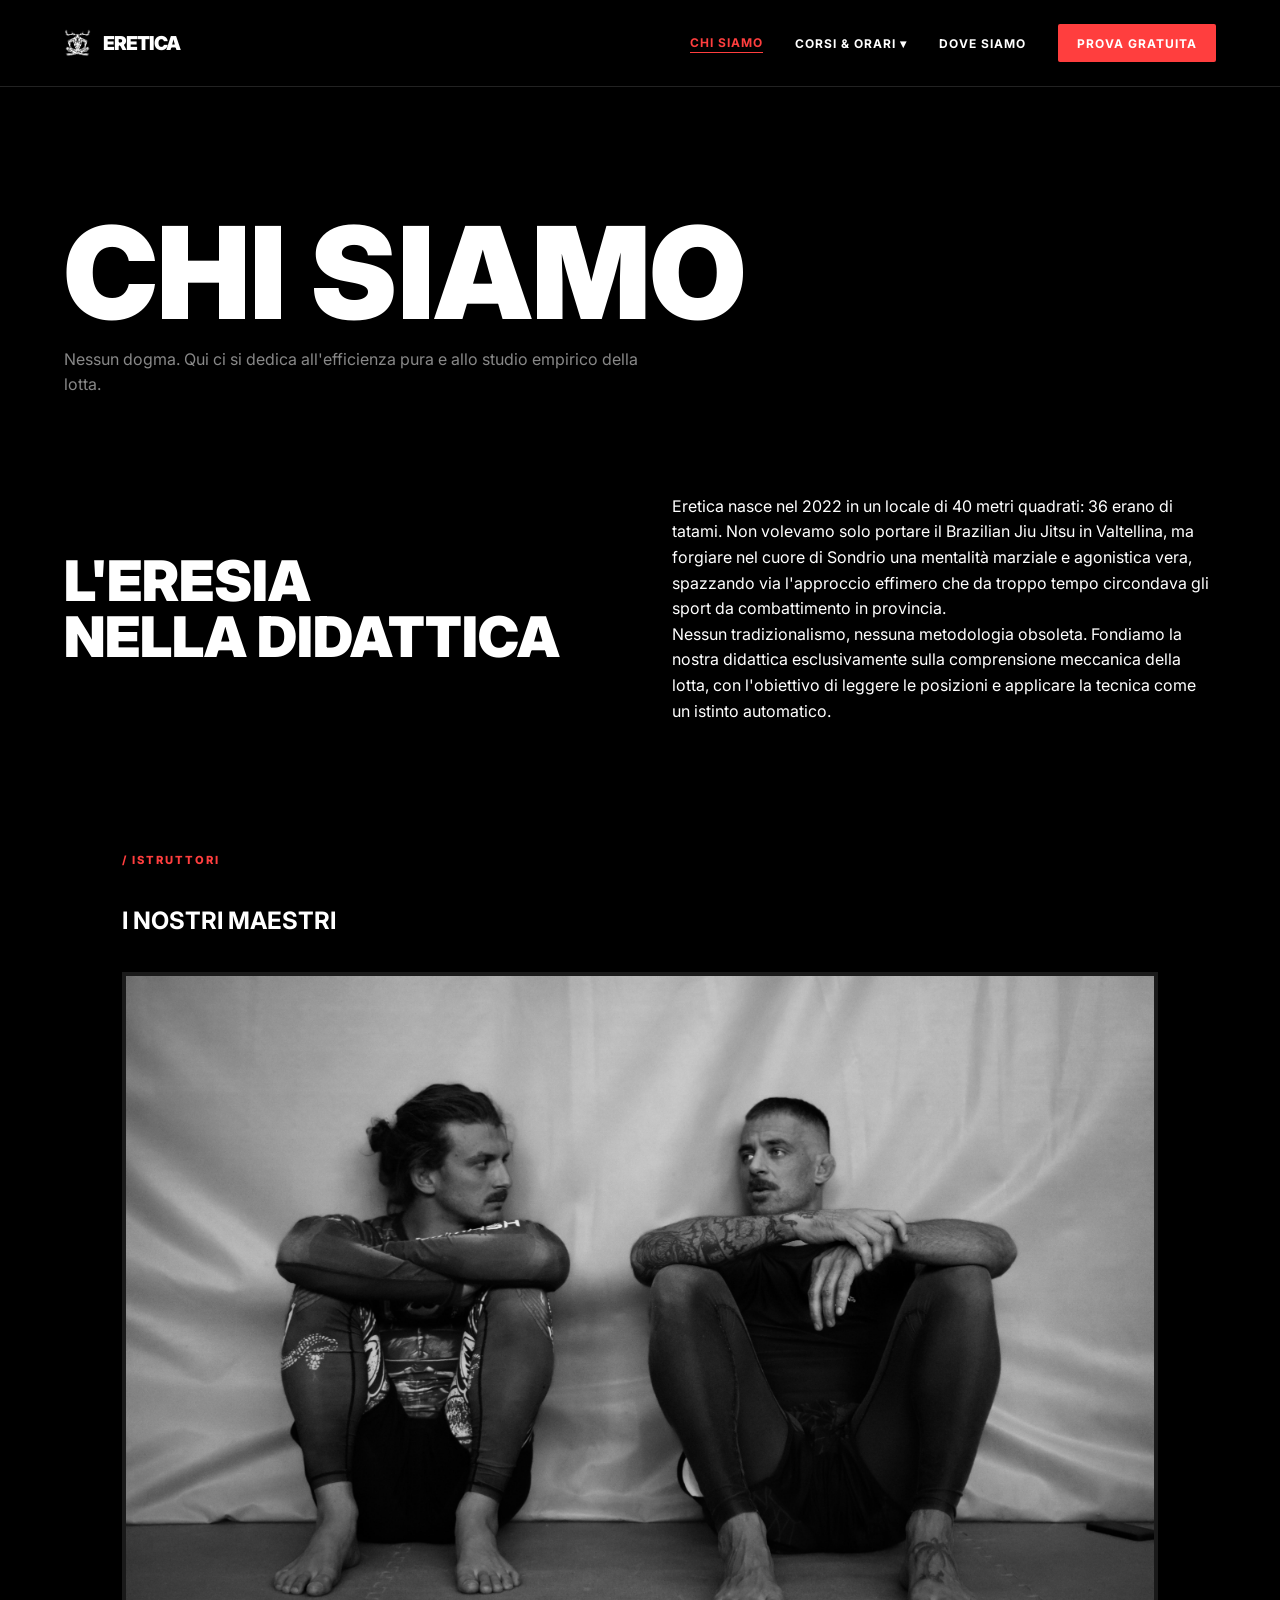
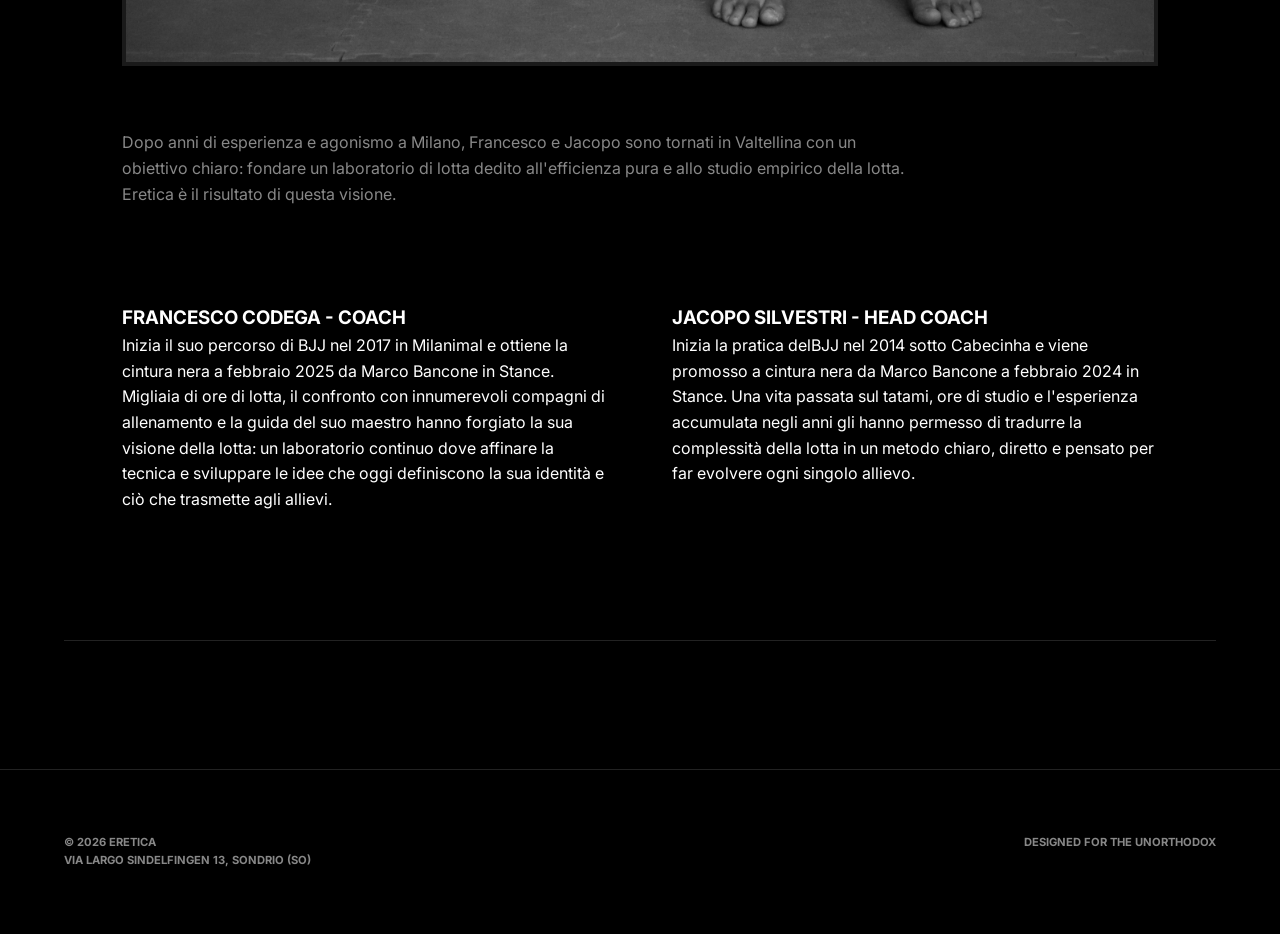
==== about.html @ b2caf69d "seo e bug fix" ====
<!DOCTYPE html>
<html lang="it">
<head>
    <meta charset="UTF-8">
    <meta name="viewport" content="width=device-width, initial-scale=1.0">
    <title>ABOUT | ERETICA GRAPPLING | La Visione</title>
    
    <meta name="description" content="L'Eresia del Movimento. Chi siamo e la filosofia dietro Eretica Grappling.">
    
    <link rel="preconnect" href="https://fonts.googleapis.com">
    <link rel="preconnect" href="https://fonts.gstatic.com" crossorigin>
    <link href="https://fonts.googleapis.com/css2?family=Inter:wght@400;700;900&display=swap" rel="stylesheet">
    
    <link rel="stylesheet" href="css/style.css">
</head>
<body>

    <header class="navbar">
    <div class="logo">
            <a href="index.html" style="display: flex; align-items: center; text-decoration: none; color: var(--fg);">
                
                <img src="assets/logo_small.jpg" alt="Logo Eretica" style="height: 28px; width: auto; margin-right: 12px; filter: grayscale(100%); transition: 0.3s ease;">
                
                ERETICA
            </a>
        </div>
        
        <button class="hamburger" id="hamburger-btn">☰</button>
        
        <nav id="mobile-nav">
            <a href="about.html" style="color: var(--accent); border-bottom: 1px solid var(--accent);">Chi Siamo</a>
            <div class="dropdown">
                <a href="javascript:void(0);" style="cursor: pointer;">Corsi & Orari ▾</a>
                <div class="dropdown-content">
                    <a href="corsi.html">Adulti & Junior</a>
                    <a href="bambini.html">Bambini</a>
                </div>
            </div>
            <a href="contatti.html">Dove Siamo</a>
            <a href="prova.html" class="btn-nav">Prova Gratuita</a>
        </nav>
    </header>

    <main class="section-padding">
        
        <div class="about-hero">
            <h1 style="font-size: clamp(3rem, 10vw, 8rem); font-weight: 900; line-height: 0.9;">CHI SIAMO</h1>
            <p style="color: var(--muted); max-width: 600px; margin-top: 1rem;">Nessun dogma. Qui ci si dedica all'efficienza pura e allo studio empirico della lotta.</p>
        </div>

        <div class="grid-2" style="margin-top: 6rem; align-items: center;">
            <div class="title-area">
                <h2>L'ERESIA<br>NELLA DIDATTICA</h2>
            </div>
            <div class="text-block">
                <p>Eretica nasce nel 2022 in un locale di 40 metri quadrati: 36 erano di tatami. Non volevamo solo portare il Brazilian Jiu Jitsu in Valtellina, ma forgiare nel cuore di Sondrio una mentalità marziale e agonistica vera, spazzando via l'approccio effimero che da troppo tempo circondava gli sport da combattimento in provincia.</p>
                <p>Nessun tradizionalismo, nessuna metodologia obsoleta. Fondiamo la nostra didattica esclusivamente sulla comprensione meccanica della lotta, con l'obiettivo di leggere le posizioni e applicare la tecnica come un istinto automatico.</p>
            </div>
        </div>

        <div class="section-padding">
            <span class="section-tag">/ Istruttori</span>
            <h2>I NOSTRI MAESTRI</h2>
            
            <div class="coach-photo-container" style="border: 4px solid #1a1a1a; transition: 0.3s ease; max-width: 100%; margin-top: 2rem; overflow: hidden;" onmouseover="this.style.borderColor='var(--accent)';" onmouseout="this.style.borderColor='#1a1a1a';">
                <img src="assets/coach.JPG" alt="Francesco Codega e Jacopo Silvestri" style="width: 100%; height: auto; display: block;">
            </div>

            <p style="color: var(--muted); max-width: 800px; margin-top: 4rem; margin-bottom: 6rem;">Dopo anni di esperienza e agonismo a Milano, Francesco e Jacopo sono tornati in Valtellina con un obiettivo chiaro: fondare un laboratorio di lotta dedito all'efficienza pura e allo studio empirico della lotta. Eretica è il risultato di questa visione.</p>

            <div class="grid-2">
                <div class="text-block">
                    <h3>FRANCESCO CODEGA - COACH</h3>
                    <p>Inizia il suo percorso di BJJ nel 2017 in Milanimal e ottiene la cintura nera a febbraio 2025 da Marco Bancone in Stance. Migliaia di ore di lotta, il confronto con innumerevoli compagni di allenamento e la guida del suo maestro hanno forgiato la sua visione della lotta: un laboratorio continuo dove affinare la tecnica e sviluppare le idee che oggi definiscono la sua identità e ciò che trasmette agli allievi.</p>
                </div>
                <div class="text-block">
                    <h3>JACOPO SILVESTRI - HEAD COACH</h3>
                    <p>Inizia la pratica delBJJ nel 2014 sotto Cabecinha e viene promosso a cintura nera da Marco Bancone a febbraio 2024 in Stance. Una vita passata sul tatami, ore di studio e l'esperienza accumulata negli anni gli hanno permesso di tradurre la complessità della lotta in un metodo chiaro, diretto e pensato per far evolvere ogni singolo allievo.</p>
                </div>
            </div>
        </div>

    </main>

    <footer>
        <div class="footer-left">
            <p>© 2026 ERETICA<br>Via Largo Sindelfingen 13, Sondrio (SO)</p>
        </div>
        <div class="footer-right">
            <p>DESIGNED FOR THE UNORTHODOX</p>
        </div>
    </footer>

    <script>
        const btn = document.getElementById('hamburger-btn');
        const nav = document.getElementById('mobile-nav');
        
        if (btn && nav) {
            btn.addEventListener('click', () => {
                nav.classList.toggle('active');
                btn.innerHTML = nav.classList.contains('active') ? '✕' : '☰';
            });
        }
    </script>

</body>
</html>
---- css/style.css ----
/* ERETICA GRAPPLING - OFFICIAL STYLE SHEET 
   Concept: Brutalist Minimalist 
   Updated: Background Logo & Multi-page support
*/

:root {
    --bg: #000000;
    --fg: #ffffff;
    --accent: #ff3e3e; /* Rosso Eretica */
    --muted: #888888;
    --border: #222222;
    --card-bg: #0a0a0a;
}

/* RESET E BASI */
* {
    margin: 0;
    padding: 0;
    box-sizing: border-box;
}

html {
    scroll-behavior: smooth;
}

body {
    background-color: var(--bg);
    color: var(--fg);
    font-family: 'Inter', -apple-system, BlinkMacSystemFont, sans-serif;
    line-height: 1.6;
    -webkit-font-smoothing: antialiased;
    position: relative; /* Necessario per il logo di sfondo */
    overflow-x: hidden;
}

/* -----------------------------------------------------------
   LOGO DI SFONDO (WATERMARK)
   ----------------------------------------------------------- */
body::before {
    content: "";
    position: fixed; /* Rimane fermo mentre scorri */
    top: 50%;
    left: 50%;
    transform: translate(-50%, -50%); /* Centra perfettamente */
    width: 80%; /* Grandezza del logo rispetto allo schermo */
    height: 80%;
    background-image: url('https://www.bjjee.com/wp-content/uploads/2023/12/gordon-ryan-guard-pass-.jpeg'); /* Percorso del tuo logo */
    background-repeat: no-repeat;
    background-position: center;
    background-size: contain; /* Adatta il logo senza tagliarlo */
    
    /* L'EFFETTO DISSOLVENZA */
    opacity: 0.5; /* Imposta la trasparenza (0.01 = quasi invisibile, 0.1 = molto visibile) */
    
    filter: grayscale(100%); /* Lo rende monocromatico se non lo è già */
    z-index: -1; /* Lo mette sotto a tutto il testo */
    pointer-events: none; /* Non interferisce con i clic */
}

/* NAVIGAZIONE */
.navbar {
    display: flex;
    justify-content: space-between;
    align-items: center;
    padding: 1.5rem 5%;
    border-bottom: 1px solid var(--border);
    position: sticky;
    top: 0;
    background: rgba(0, 0, 0, 0.9);
    backdrop-filter: blur(10px);
    z-index: 1000;
}

/* DROPDOWN MENU CORSI */
.dropdown {
    position: relative;
    display: inline-block;
}

.dropdown-content {
    display: none;
    position: absolute;
    background-color: rgba(0, 0, 0, 0.95);
    min-width: 160px;
    box-shadow: 0px 8px 16px 0px rgba(0,0,0,0.9);
    z-index: 1001;
    border: 1px solid var(--border);
    top: 100%;
    left: 0;
    flex-direction: column;
    padding: 0.5rem 0;
}

.dropdown-content a {
    color: var(--fg);
    padding: 12px 16px;
    text-decoration: none;
    display: block;
    font-size: 0.75rem;
    font-weight: 700;
    text-transform: uppercase;
    transition: 0.3s;
}

.dropdown-content a:hover {
    background-color: var(--border);
    color: var(--accent);
}

.dropdown:hover .dropdown-content {
    display: flex;
}

.logo {
    font-weight: 900;
    font-size: 1.2rem;
    letter-spacing: -1px;
}

.logo a {
    text-decoration: none;
    color: var(--fg);
}

nav {
    display: flex;
    align-items: center;
    gap: 2rem;
}

nav a {
    color: var(--fg);
    text-decoration: none;
    font-size: 0.75rem;
    font-weight: 700;
    text-transform: uppercase;
    letter-spacing: 1px;
    transition: 0.3s;
}

nav a:hover {
    color: var(--accent);
}

/* IL TASTO PROVA NELLA NAV */
.btn-nav {
    background: var(--accent);
    color: white !important;
    padding: 0.6rem 1.2rem;
    border-radius: 2px;
}

.btn-nav:hover {
    background: white !important;
    color: black !important;
}

/* HERO SECTION */
/* HERO SECTION */
.hero {
    height: 85vh;
    display: flex;
    align-items: center;
    padding: 0 5%;
    border-bottom: 1px solid var(--border);
    
    /* SFONDO CON IMMAGINE E SFUMATURA SCURA PER LEGGERE IL TESTO */
    background: linear-gradient(
        to right, 
        rgba(0, 0, 0, 0.9) 10%, 
        rgba(0, 0, 0, 0.4) 100%
    ), url('../assets/anto.jpg');
    
    background-size: cover;
    background-position: center center;
    background-repeat: no-repeat;
}

.hero h1 {
    font-size: clamp(3.5rem, 12vw, 9rem);
    line-height: 0.85;
    font-weight: 900;
    letter-spacing: -4px;
    text-transform: uppercase;
}

.hero p {
    font-size: 1.2rem;
    color: #cccccc; /* Leggermente più chiaro per contrastare lo sfondo */
    margin: 1.5rem 0 2.5rem 0;
    max-width: 500px;
    text-shadow: 1px 1px 3px rgba(0,0,0,0.8); /* Ombra per massima leggibilità */
}

/* BOTTONI */
.btn-main {
    display: inline-block;
    padding: 1.2rem 2.5rem;
    background: var(--fg);
    color: var(--bg);
    text-decoration: none;
    font-weight: 900;
    text-transform: uppercase;
    font-size: 0.9rem;
    transition: 0.3s;
    border: none;
}

.btn-main:hover {
    background: var(--accent);
    color: var(--fg);
    transform: translateY(-2px);
}

/* SEZIONI GENERALI */
.section-padding {
    padding: 8rem 5%;
    border-bottom: 1px solid var(--border);
}

.section-tag {
    display: block;
    font-size: 0.7rem;
    color: var(--accent);
    margin-bottom: 2rem;
    text-transform: uppercase;
    font-weight: 800;
    letter-spacing: 2px;
}

.grid-2 {
    display: grid;
    grid-template-columns: 1fr 1fr;
    gap: 4rem;
}

.grid-2 h2 {
    font-size: 3.5rem;
    line-height: 1;
    font-weight: 900;
    text-transform: uppercase;
}

.bg-dark {
    background-color: #050505;
}

/* GRIGLIA CORSI */
.grid-courses {
    display: grid;
    grid-template-columns: repeat(auto-fit, minmax(300px, 1fr));
    gap: 1px;
    background: var(--border);
}

.course-card {
    background: var(--bg);
    padding: 4rem 2rem;
    transition: 0.4s ease;
}

.course-card:hover {
    background: #0f0f0f;
}

.course-card h3 {
    font-size: 2rem;
    margin-bottom: 1.5rem;
    text-transform: uppercase;
    font-weight: 900;
}

.course-card p {
    color: var(--muted);
}

/* PAGINA PROVA & FORM */
.form-container {
    max-width: 600px;
    margin-top: 3rem;
}

.form-group {
    margin-bottom: 2rem;
}

.form-group label {
    display: block;
    font-size: 0.7rem;
    font-weight: 800;
    margin-bottom: 0.8rem;
    color: var(--muted);
    text-transform: uppercase;
}

.form-group input, 
.form-group select, 
.form-group textarea {
    width: 100%;
    padding: 1.2rem;
    background: #0a0a0a;
    border: 1px solid var(--border);
    color: white;
    font-family: inherit;
    font-size: 1rem;
}

.form-group input:focus, 
.form-group select:focus {
    outline: none;
    border-color: var(--accent);
}

.beginner-box {
    background: var(--card-bg);
    padding: 4rem;
    border: 1px solid var(--border);
}

/* FOOTER */
footer {
    padding: 4rem 5%;
    display: flex;
    justify-content: space-between;
    font-size: 0.7rem;
    color: var(--muted);
    text-transform: uppercase;
    font-weight: 700;
}

/* BLOCCO MANIFESTO (HOME PAGE) */
.manifesto-block {
    padding: 6rem 2rem;
    text-align: center;
    border-top: 1px solid var(--border);
    border-bottom: 1px solid var(--border);
    background-color: var(--bg);
    margin: 2rem 0;
}

.manifesto-text {
    font-size: clamp(1.8rem, 4vw, 3rem);
    font-weight: 900;
    text-transform: uppercase;
    line-height: 1.2;
    max-width: 1000px;
    margin: 0 auto;
    color: var(--fg);
    font-style: italic;
    letter-spacing: -1px;
}

/* Evidenzia parole chiave in rosso */
.manifesto-text .highlight {
    color: var(--accent);
}

/* RESPONSIVE */


/* HAMBURGER MENU (Nascosto su PC) */
.hamburger {
    display: none;
    font-size: 2rem;
    background: none;
    border: none;
    color: var(--fg);
    cursor: pointer;
}
/* -----------------------------------------------------------
   RESPONSIVE & MOBILE DESIGN (Max 768px)
   ----------------------------------------------------------- */

@media (max-width: 768px) {
    /* 1. Spaziature e Griglie generali */
    .grid-2 { 
        grid-template-columns: 1fr; 
        gap: 3rem; 
    }
    .section-padding { 
        padding: 4rem 5%; 
    }
    
    /* 2. Hero Section */
    .hero { 
        height: auto; 
        min-height: 80vh; 
        padding-top: 6rem; 
        padding-bottom: 4rem; 
    }
    .hero h1 { 
        font-size: clamp(3rem, 15vw, 5rem); /* Dimensione dinamica per non sbordare */
        letter-spacing: -2px; 
        line-height: 0.9;
    }

    /* 3. La Navigazione Mobile (Hamburger Menu) */
    .navbar {
        padding: 1rem 5%;
        position: relative; /* Serve per far scendere il menu da qui */
    }
    
    .hamburger { 
        display: block; /* Mostra l'icona su mobile */
    }
    
    nav { 
        display: none; /* IL MENU E' NASCOSTO DI DEFAULT */
        position: absolute;
        top: 100%; /* Si apre esattamente sotto la barra nera */
        left: 0;
        width: 100%;
        background: rgba(0, 0, 0, 0.98);
        flex-direction: column;
        padding: 1rem 5% 2rem 5%;
        border-bottom: 1px solid var(--border);
        box-shadow: 0px 10px 20px rgba(0,0,0,0.8);
    }
    
    /* Questa classe viene aggiunta dal Javascript quando clicchi */
    nav.active {
        display: flex; 
    }
    
    nav a { 
        font-size: 1.2rem; /* Testi grandi per le dita */
        padding: 1rem 0;
        border-bottom: 1px solid #1a1a1a;
        width: 100%;
    }

/* 4. Gestione Tendina su Mobile (Accordion) */
    .dropdown { 
        width: 100%; 
        display: flex;
        flex-direction: column;
    }
    .dropdown > a { 
        display: block; /* Facciamo riapparire la scritta "Corsi & Orari ▾" */
        width: 100%;
    }
    .dropdown-content {
        display: none; /* ORA È NASCOSTO DI DEFAULT! */
        flex-direction: column;
        position: relative;
        background-color: transparent;
        box-shadow: none;
        border: none;
        border-left: 2px solid var(--accent);
        padding: 0;
        margin: 0;
        margin-top: 0.5rem;
    }
    /* Questa classe farà apparire il sottomenù quando ci clicchiamo */
    .dropdown.open .dropdown-content {
        display: flex; 
    }
    .dropdown-content a {
        padding: 0.8rem 1rem;
        border-bottom: none;
        color: var(--muted);
        font-size: 1rem;
    }
    
    /* 5. Tasto Prova Mobile */
    .btn-nav { 
        text-align: center; 
        margin-top: 1.5rem; 
        padding: 1rem !important;
        border: none;
    }

    /* 6. Tabelle Orari (Timetable) per Schermi Piccoli */
    .timetable th, .timetable td { 
        display: block; 
        width: 100%; 
        padding: 0.5rem 0; 
    }
    .timetable th { 
        border-bottom: none; 
        padding-top: 1.5rem; 
        color: var(--accent); 
    }
    .timetable td { 
        padding-bottom: 1.5rem; 
    }
    .time-block { 
        display: block; 
        margin-bottom: 1rem; 
    }

    /* 7. Footer e Contatti */
    footer { 
        flex-direction: column; 
        gap: 2rem; 
        text-align: left; 
    }
    .contact-info p, .contact-info a { 
        font-size: 1.2rem; 
    }
    .map-container { 
        min-height: 300px; 
    }
}
/* SEZIONE FAQ */
.faq-container {
    margin-top: 6rem;
}

.faq-item {
    border-top: 1px solid var(--border);
    padding: 2.5rem 0;
}

.faq-item:last-child {
    border-bottom: 1px solid var(--border);
}

.faq-item h3 {
    font-size: 1.5rem;
    font-weight: 900;
    margin-bottom: 1rem;
    text-transform: uppercase;
    color: var(--fg);
}

.faq-item p {
    color: var(--muted);
    max-width: 800px;
    font-size: 1rem;
}

/* BOTTONE SOCIAL INSTAGRAM (CUSTOM E CENTRATO) */
.btn-instagram-custom {
    display: inline-flex;
    align-items: center;      /* Centra verticalmente */
    justify-content: center;  /* Centra orizzontalmente */
    width: 60px;              /* Il quadrato esterno */
    height: 60px;
    background-color: transparent;
    border: 2px solid var(--border);
    border-radius: 2px;
    transition: all 0.3s ease;
    margin-top: 0.5rem;
    text-decoration: none;
}

.btn-instagram-custom img {
    width: 35px;              /* Grandezza del tuo logo interno */
    height: 35px;
    object-fit: contain;      /* Mantiene le proporzioni del tuo JPG */
    display: block;           /* Elimina spazi fantasma sotto l'immagine */
    margin: 0;
}

/* EFFETTO HOVER: Il quadrato si accende di rosso */
.btn-instagram-custom:hover {
    border-color: var(--accent);
    transform: translateY(-2px);
    background-color: rgba(255, 62, 62, 0.05);
}
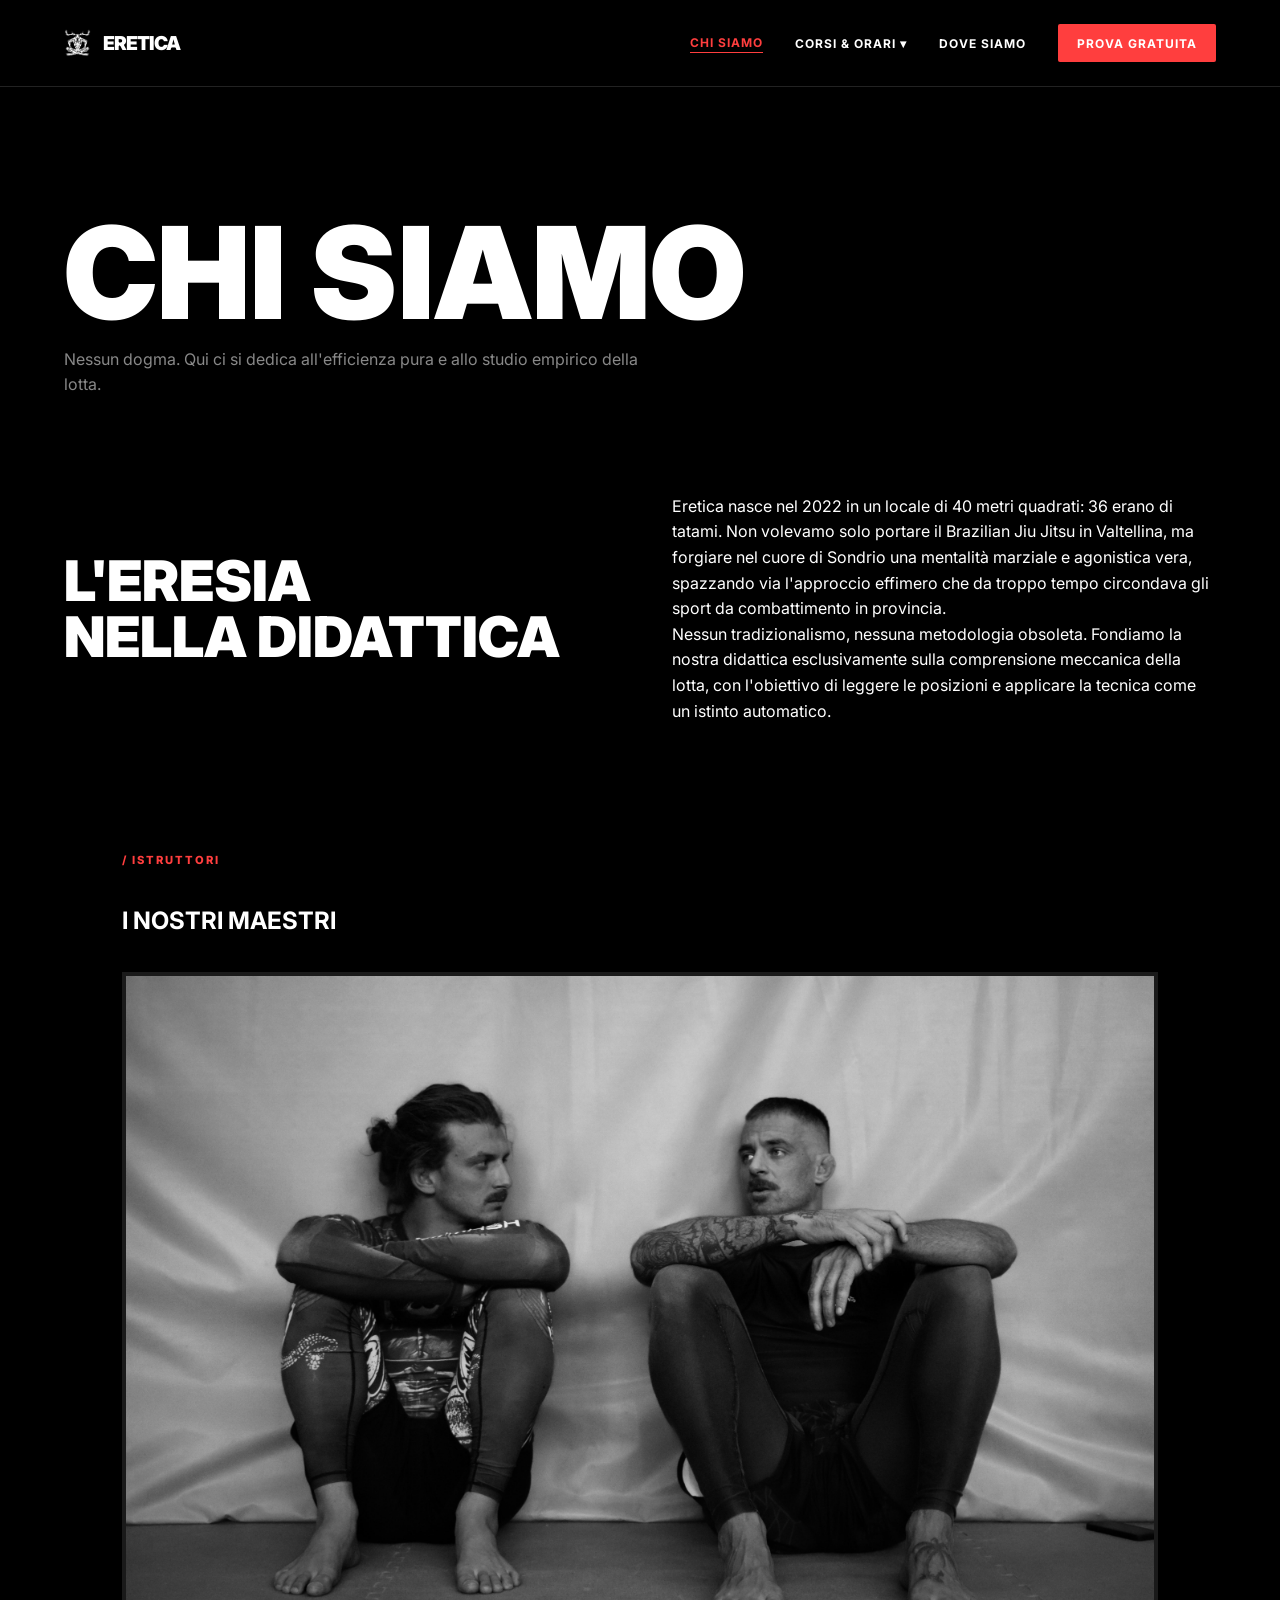
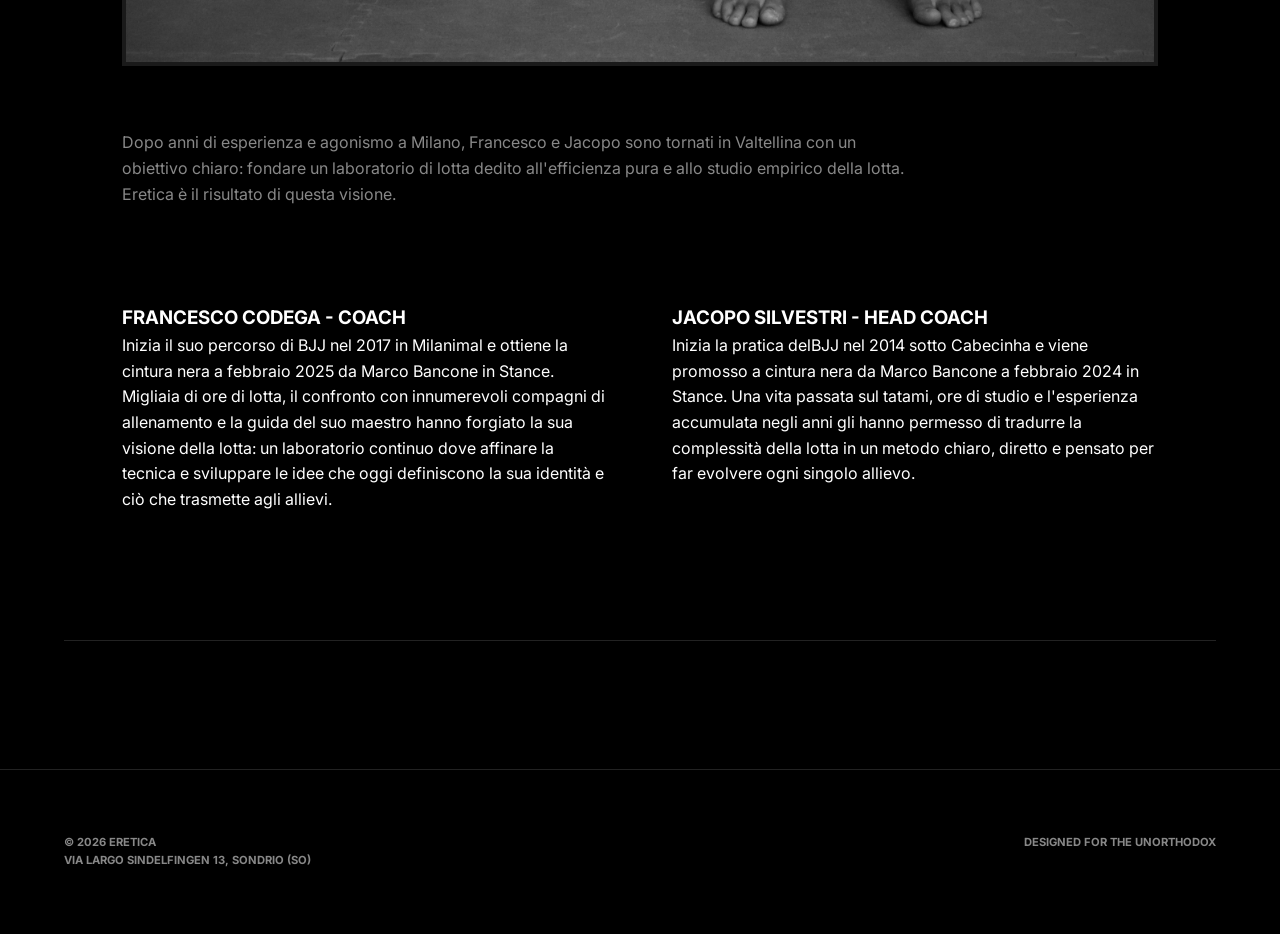
==== commit b9ce7c62: "favicon" ====
--- a/about.html
+++ b/about.html
@@ -3,9 +3,17 @@
 <head>
     <meta charset="UTF-8">
     <meta name="viewport" content="width=device-width, initial-scale=1.0">
-    <title>ABOUT | ERETICA GRAPPLING | La Visione</title>
+    <title>ERETICA | La Visione</title>
     
-    <meta name="description" content="L'Eresia del Movimento. Chi siamo e la filosofia dietro Eretica Grappling.">
+    <meta name="description" content="L'Eresia della didattica. Chi siamo e la filosofia dietro Eretica.">
+
+    <meta property="og:description" content="Laboratorio di Brazilian Jiu Jitsu e Grappling a Sondrio.">
+    <meta property="og:image" content="https://fcodega.github.io/eretica-grappling/assets/logo_small.jpg">
+    <meta property="og:url" content="https://fcodega.github.io/eretica-grappling/">
+    <meta property="og:type" content="website">
+
+    <link rel="icon" type="image/jpeg" href="assets/logo_small.jpg">
+    <link rel="apple-touch-icon" href="assets/logo_small.jpg">
     
     <link rel="preconnect" href="https://fonts.googleapis.com">
     <link rel="preconnect" href="https://fonts.gstatic.com" crossorigin>
--- a/css/style.css
+++ b/css/style.css
@@ -558,4 +558,52 @@
     border-color: var(--accent);
     transform: translateY(-2px);
     background-color: rgba(255, 62, 62, 0.05);
+}
+
+/* FAQ ACCORDION */
+.faq-item {
+    border-bottom: 1px solid rgba(255,255,255,0.1);
+}
+
+.faq-question {
+    width: 100%;
+    padding: 1.5rem 0;
+    display: flex;
+    justify-content: space-between;
+    align-items: center;
+    background: none;
+    border: none;
+    color: var(--fg);
+    font-size: 1rem;
+    font-weight: 700;
+    text-transform: uppercase;
+    text-align: left;
+    cursor: pointer;
+}
+
+.faq-question:hover {
+    color: var(--accent);
+}
+
+.faq-answer {
+    max-height: 0;
+    overflow: hidden;
+    transition: max-height 0.3s ease-out;
+    color: var(--muted);
+    font-size: 0.95rem;
+}
+
+.faq-item.active .faq-answer {
+    max-height: 200px; /* Altezza sufficiente per il testo */
+    padding-bottom: 1.5rem;
+}
+
+.faq-icon {
+    font-size: 1.2rem;
+    transition: transform 0.3s ease;
+}
+
+.faq-item.active .faq-icon {
+    transform: rotate(45deg);
+    color: var(--accent);
 }
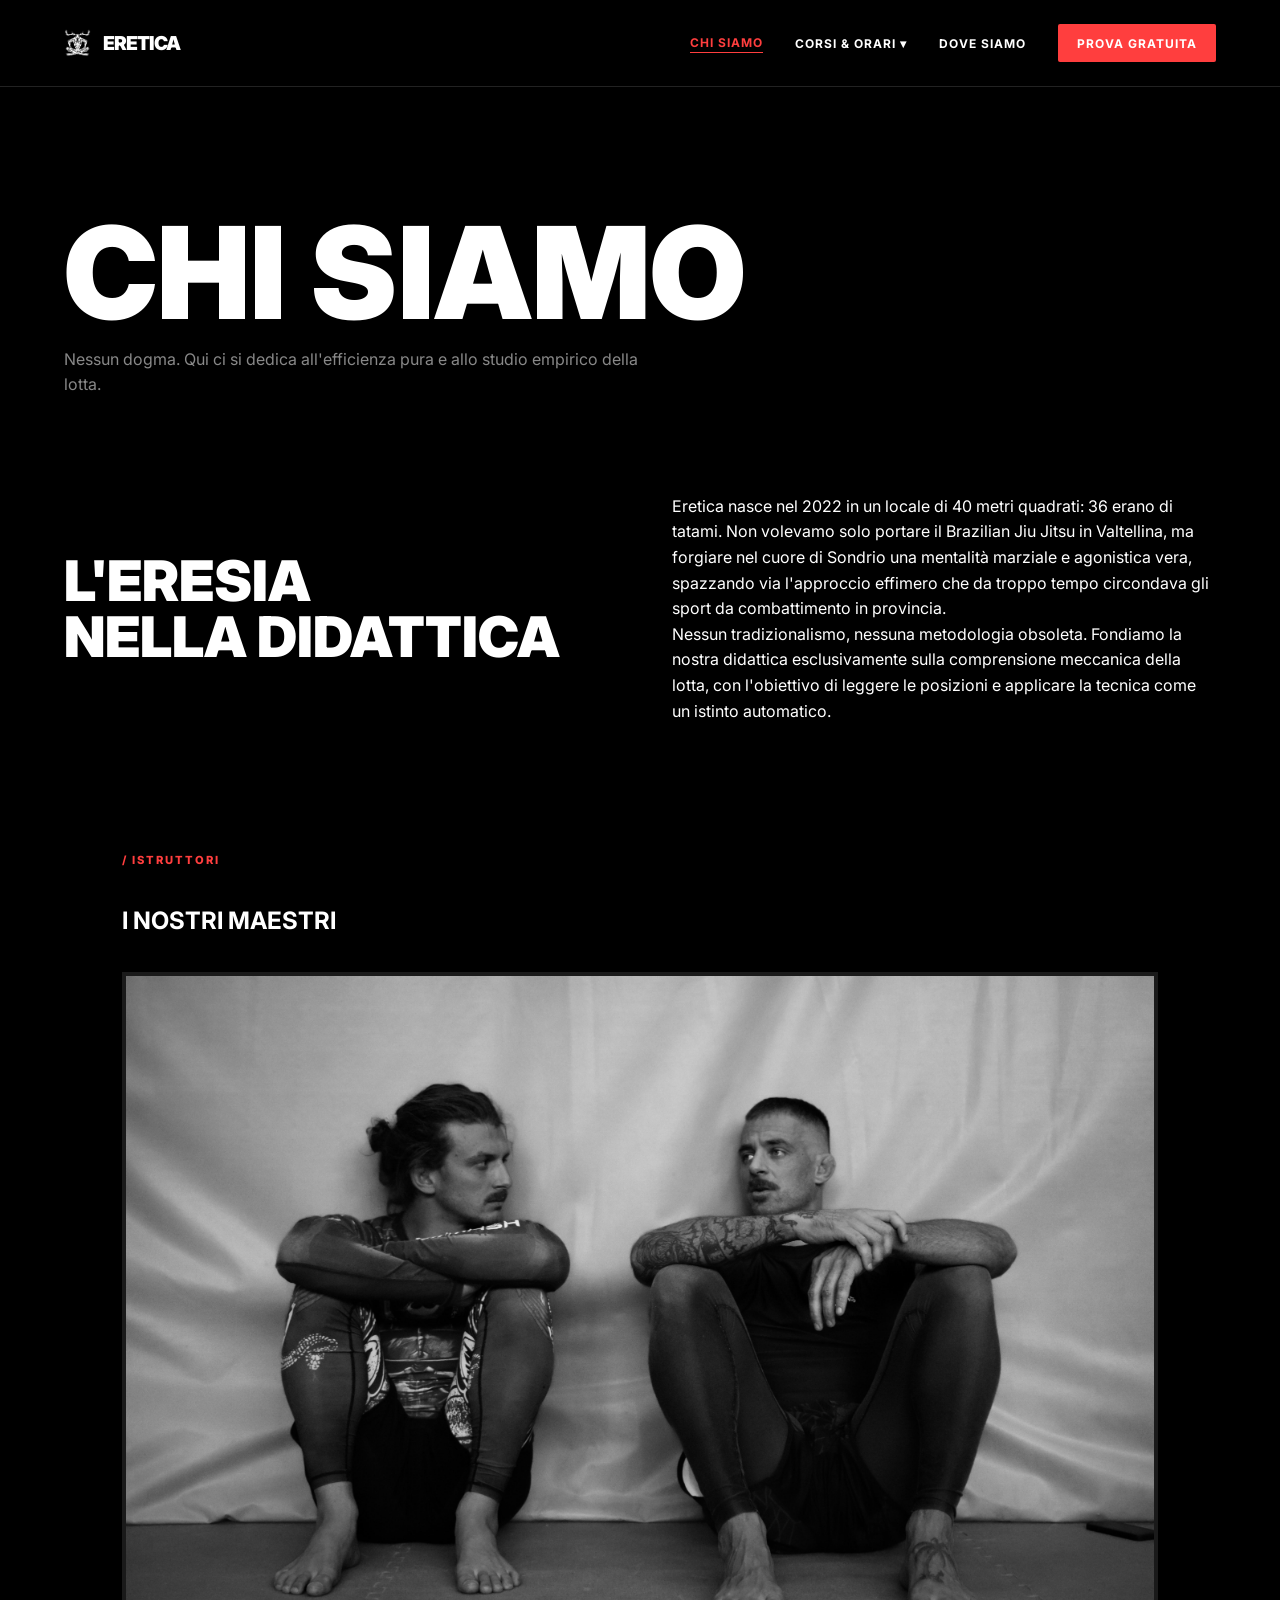
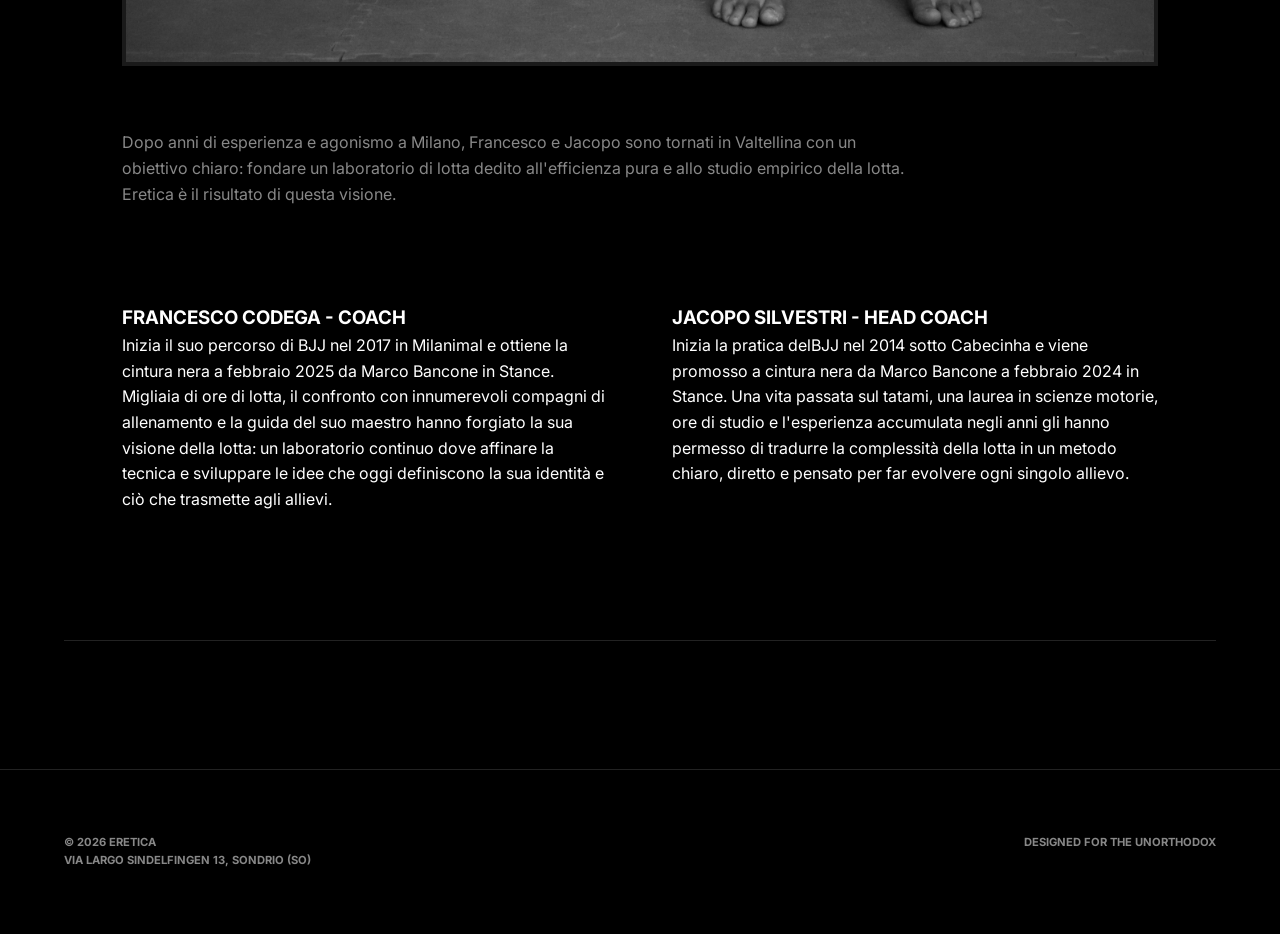
==== commit 5ada0cf3: "small change" ====
--- a/about.html
+++ b/about.html
@@ -83,7 +83,7 @@
                 </div>
                 <div class="text-block">
                     <h3>JACOPO SILVESTRI - HEAD COACH</h3>
-                    <p>Inizia la pratica delBJJ nel 2014 sotto Cabecinha e viene promosso a cintura nera da Marco Bancone a febbraio 2024 in Stance. Una vita passata sul tatami, ore di studio e l'esperienza accumulata negli anni gli hanno permesso di tradurre la complessità della lotta in un metodo chiaro, diretto e pensato per far evolvere ogni singolo allievo.</p>
+                    <p>Inizia la pratica delBJJ nel 2014 sotto Cabecinha e viene promosso a cintura nera da Marco Bancone a febbraio 2024 in Stance. Una vita passata sul tatami, una laurea in scienze motorie, ore di studio e l'esperienza accumulata negli anni gli hanno permesso di tradurre la complessità della lotta in un metodo chiaro, diretto e pensato per far evolvere ogni singolo allievo.</p>
                 </div>
             </div>
         </div>
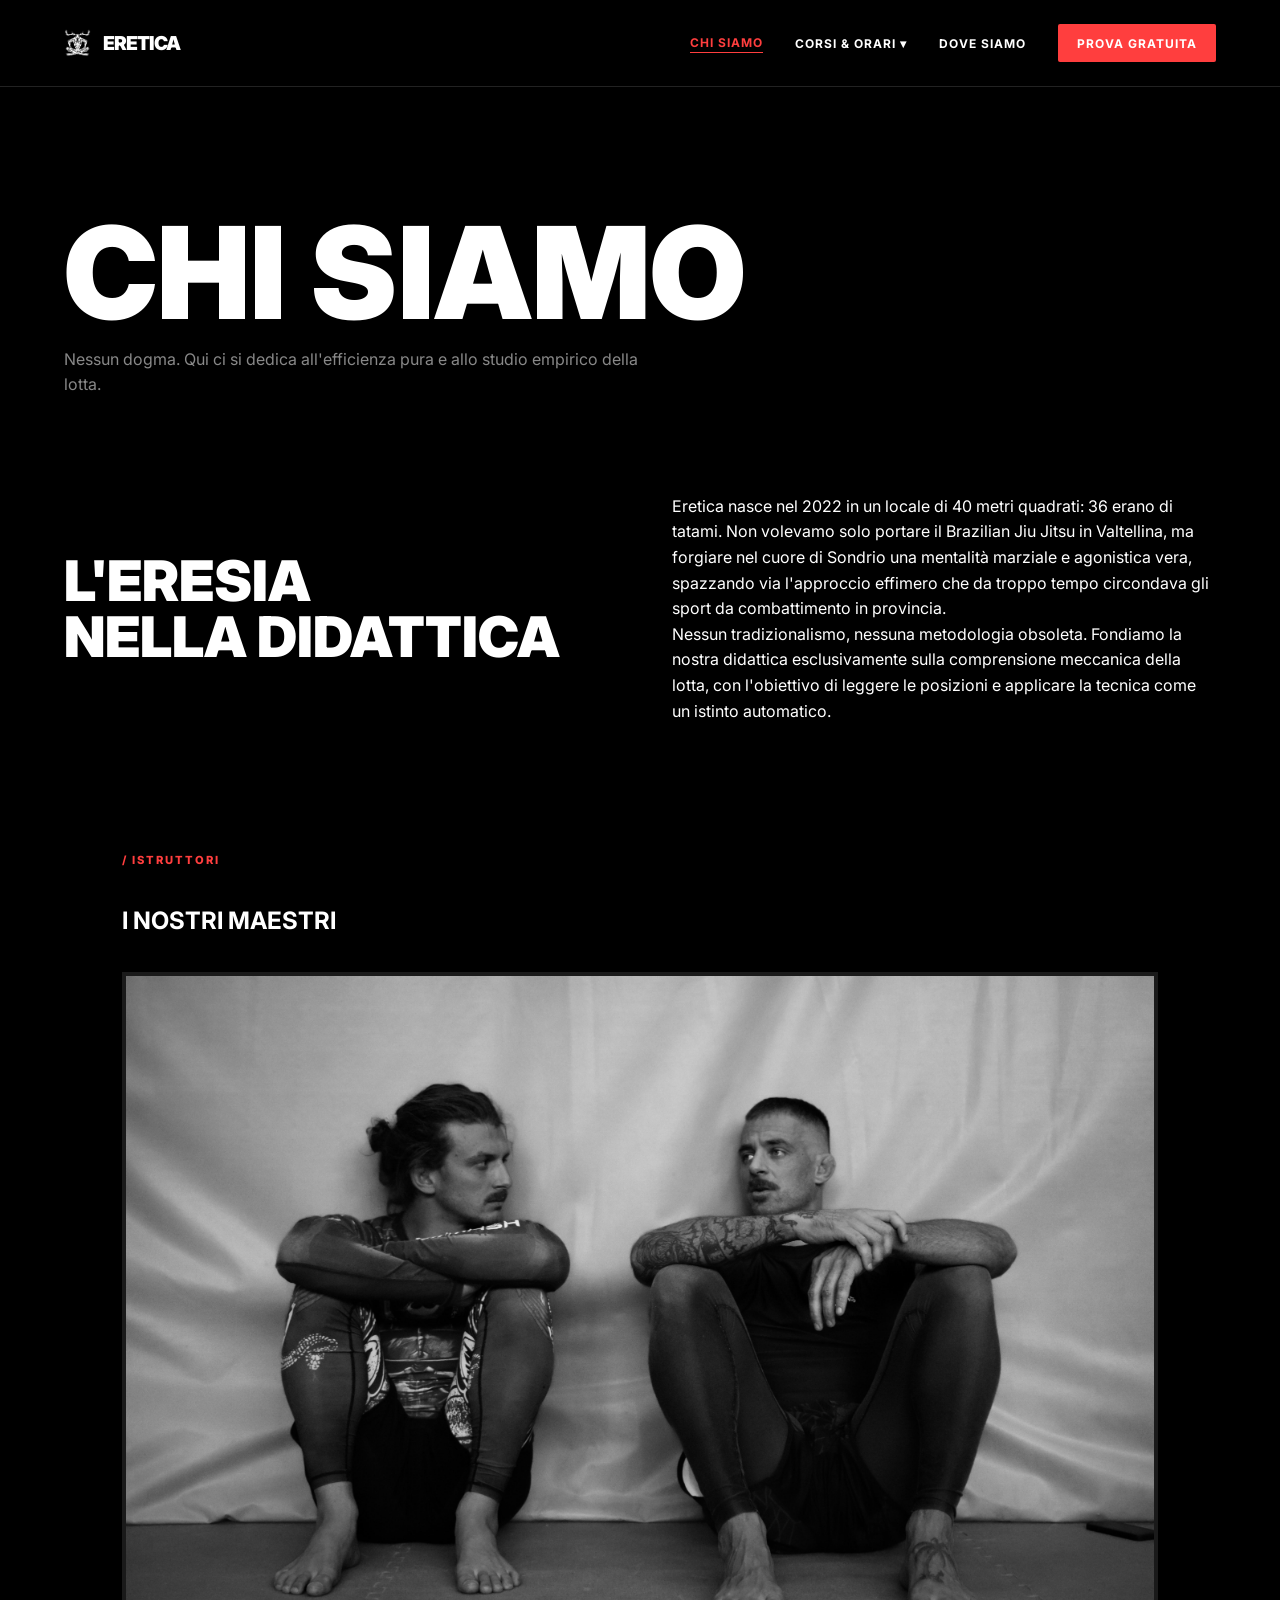
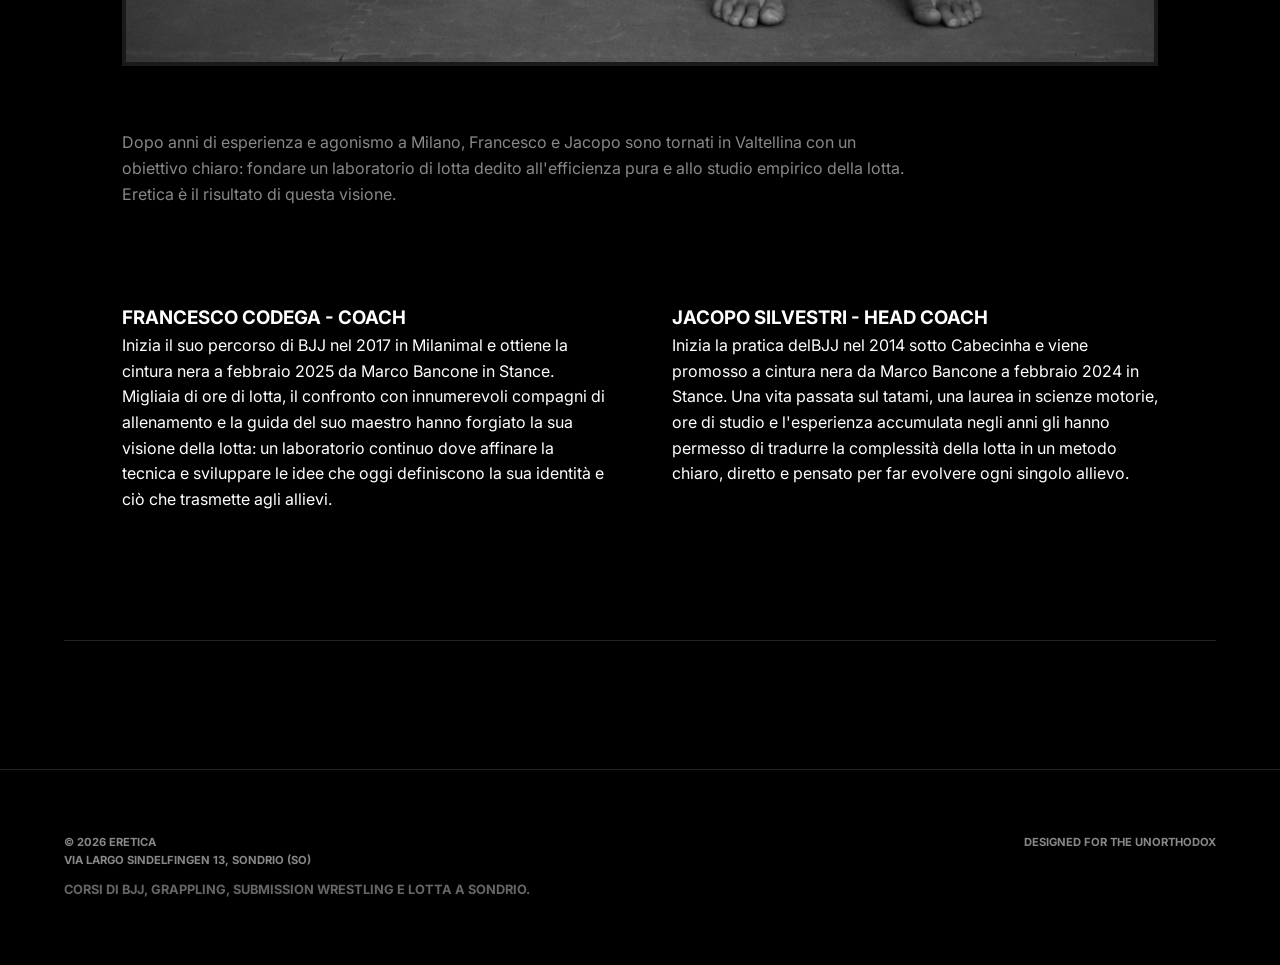
==== commit ed00bdcc: "seo & indexing" ====
--- a/about.html
+++ b/about.html
@@ -93,6 +93,7 @@
     <footer>
         <div class="footer-left">
             <p>© 2026 ERETICA<br>Via Largo Sindelfingen 13, Sondrio (SO)</p>
+            <p style="font-size: 0.8rem; color: #666; margin-top: 10px;">Corsi di BJJ, Grappling, Submission Wrestling e Lotta a Sondrio.</p>
         </div>
         <div class="footer-right">
             <p>DESIGNED FOR THE UNORTHODOX</p>
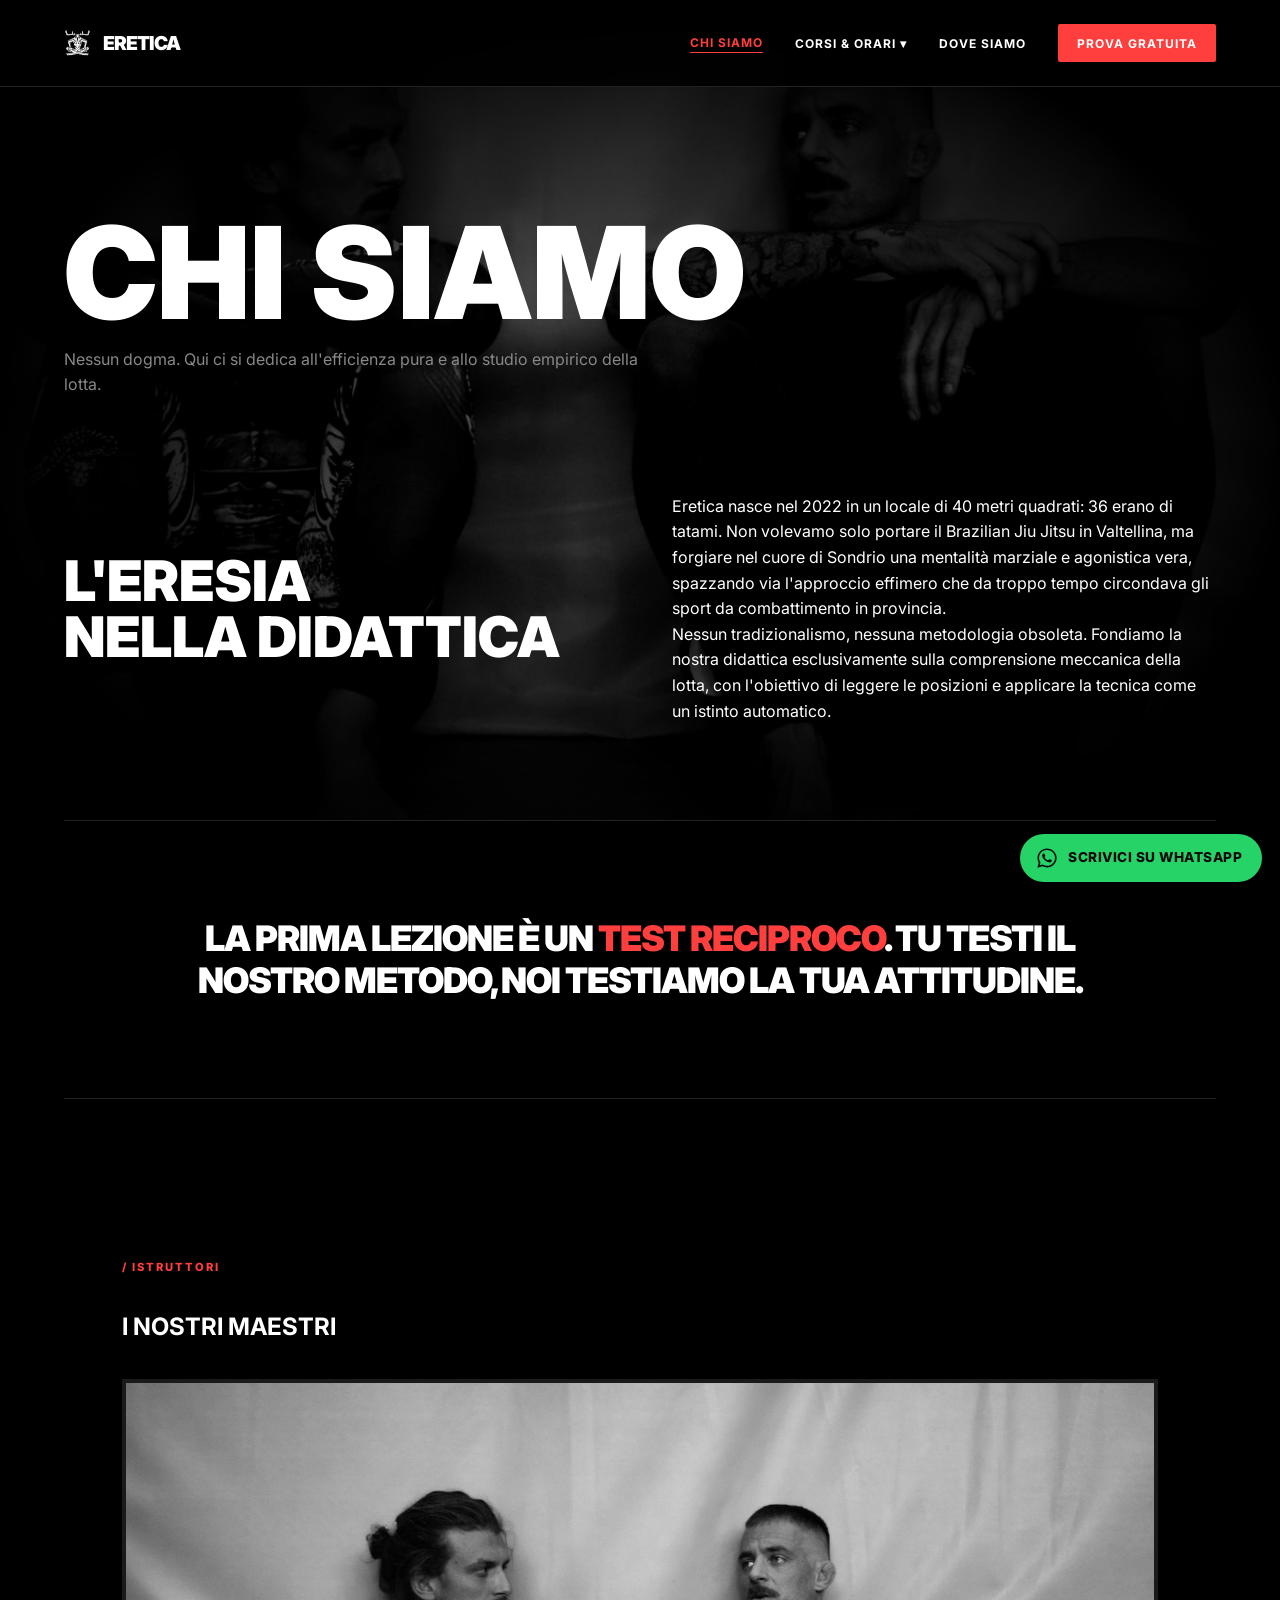
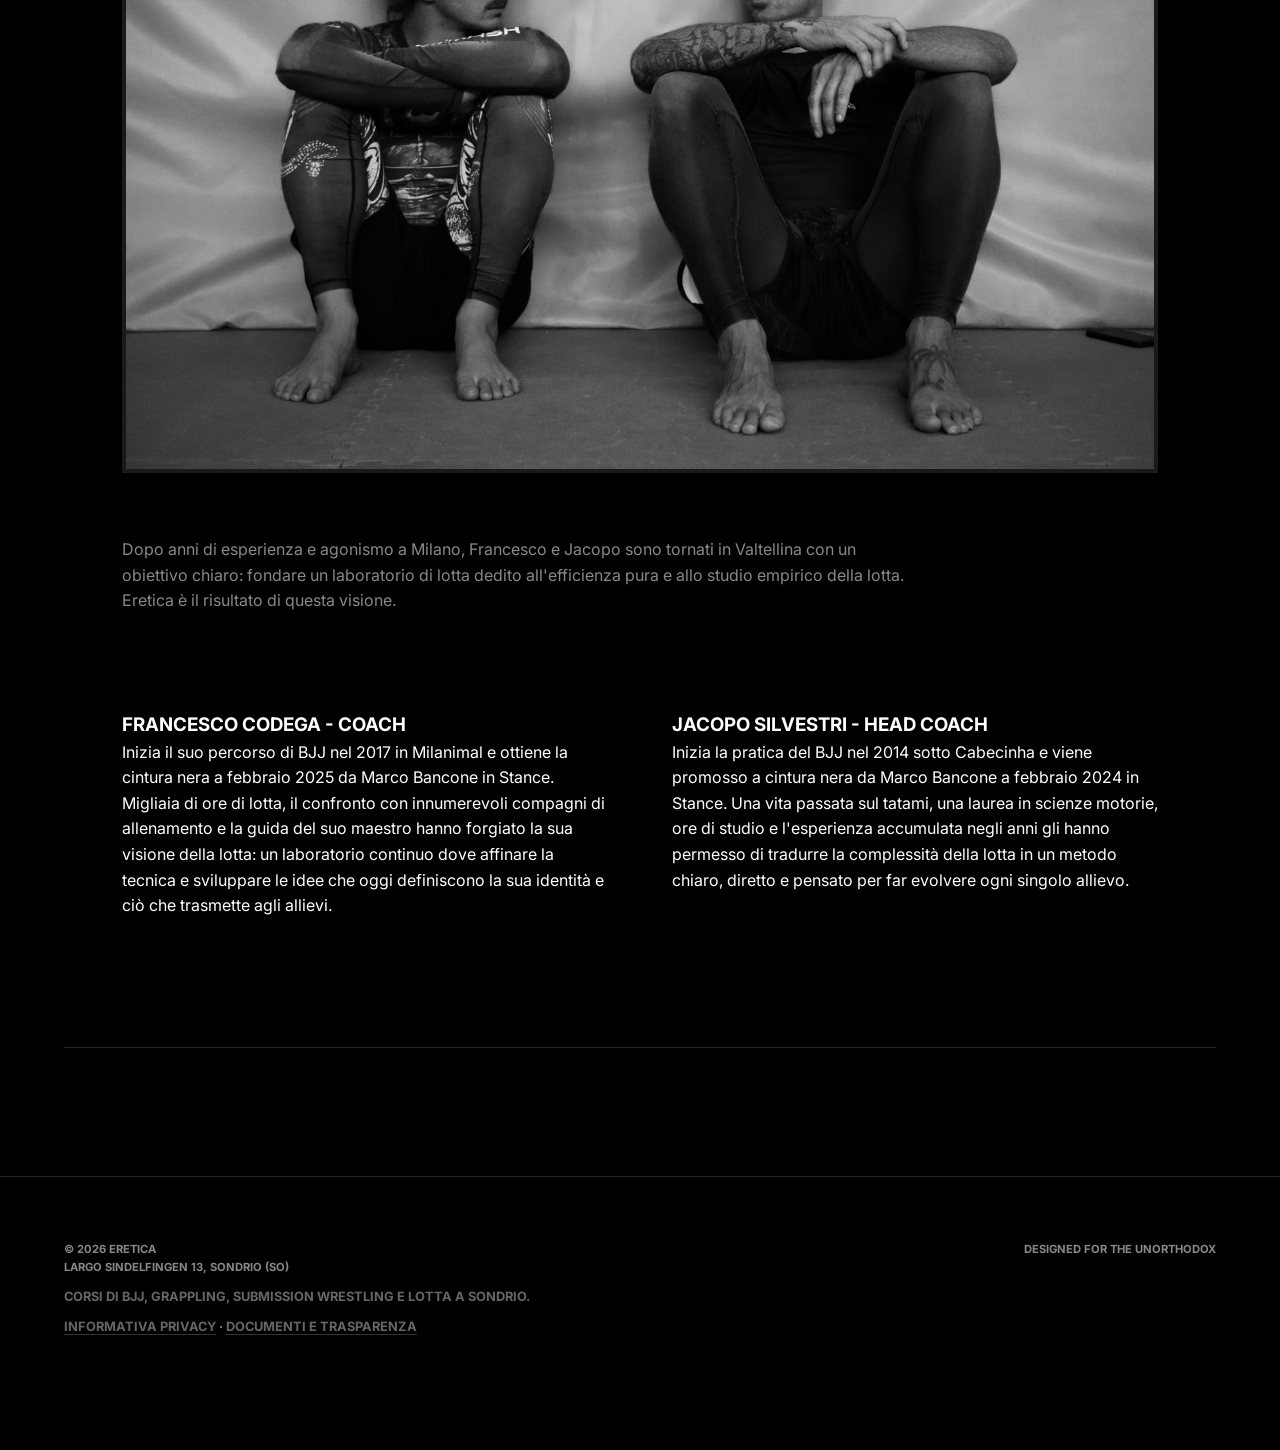
==== commit c54b327e: "Restyling tecnico del sito: performance, SEO, contatto e adempimenti ASD Performance - Immagini rige" ====
--- a/about.html
+++ b/about.html
@@ -3,23 +3,34 @@
 <head>
     <meta charset="UTF-8">
     <meta name="viewport" content="width=device-width, initial-scale=1.0">
-    <title>ERETICA | La Visione</title>
-    
-    <meta name="description" content="L'Eresia della didattica. Chi siamo e la filosofia dietro Eretica.">
+    <title>Chi siamo | ERETICA Jiu Jitsu, Sondrio</title>
 
-    <meta property="og:description" content="Laboratorio di Brazilian Jiu Jitsu e Grappling a Sondrio.">
-    <meta property="og:image" content="https://fcodega.github.io/eretica-grappling/assets/logo_small.jpg">
-    <meta property="og:url" content="https://fcodega.github.io/eretica-grappling/">
+    <meta name="description" content="Eretica nasce a Sondrio nel 2022: un laboratorio di Brazilian Jiu Jitsu e Grappling fondato sulla meccanica della lotta. Chi siamo e chi insegna.">
+    <link rel="canonical" href="https://ereticajiujitsu.com/about.html">
+
     <meta property="og:type" content="website">
+    <meta property="og:site_name" content="ERETICA Jiu Jitsu">
+    <meta property="og:locale" content="it_IT">
+    <meta property="og:title" content="Chi siamo | ERETICA Jiu Jitsu, Sondrio">
+    <meta property="og:description" content="Un laboratorio di Brazilian Jiu Jitsu e Grappling nato a Sondrio nel 2022. Nessun dogma: solo meccanica della lotta.">
+    <meta property="og:url" content="https://ereticajiujitsu.com/about.html">
+    <meta property="og:image" content="https://ereticajiujitsu.com/assets/og-prova.jpg">
+    <meta property="og:image:width" content="1200">
+    <meta property="og:image:height" content="630">
+    <meta property="og:image:alt" content="Gli istruttori di Eretica, Sondrio">
+    <meta name="twitter:card" content="summary_large_image">
 
-    <link rel="icon" type="image/jpeg" href="assets/logo_small.jpg">
-    <link rel="apple-touch-icon" href="assets/logo_small.jpg">
-    
+    <meta name="theme-color" content="#FF3E3E">
+
+    <link rel="icon" type="image/png" sizes="32x32" href="assets/favicon-32.png">
+    <link rel="apple-touch-icon" href="assets/apple-touch-icon.png">
+
     <link rel="preconnect" href="https://fonts.googleapis.com">
     <link rel="preconnect" href="https://fonts.gstatic.com" crossorigin>
     <link href="https://fonts.googleapis.com/css2?family=Inter:wght@400;700;900&display=swap" rel="stylesheet">
     
     <link rel="stylesheet" href="css/style.css">
+    <script src="js/watermark.js" defer></script>
 </head>
 <body>
 
@@ -27,13 +38,13 @@
     <div class="logo">
             <a href="index.html" style="display: flex; align-items: center; text-decoration: none; color: var(--fg);">
                 
-                <img src="assets/logo_small.jpg" alt="Logo Eretica" style="height: 28px; width: auto; margin-right: 12px; filter: grayscale(100%); transition: 0.3s ease;">
+                <img src="assets/logo-nav.png" alt="" width="27" height="28" style="height: 28px; width: auto; margin-right: 12px; filter: grayscale(100%); transition: 0.3s ease;">
                 
                 ERETICA
             </a>
         </div>
         
-        <button class="hamburger" id="hamburger-btn">☰</button>
+        <button class="hamburger" id="hamburger-btn" aria-label="Apri il menu" aria-expanded="false" aria-controls="mobile-nav">☰</button>
         
         <nav id="mobile-nav">
             <a href="about.html" style="color: var(--accent); border-bottom: 1px solid var(--accent);">Chi Siamo</a>
@@ -66,12 +77,20 @@
             </div>
         </div>
 
+        <div class="manifesto-block" style="margin-top: 6rem;">
+            <p class="manifesto-text" style="font-size: clamp(1.4rem, 3vw, 2.2rem); font-style: normal;">
+                La prima lezione è un <span class="highlight">test reciproco</span>. Tu testi il nostro metodo,
+                noi testiamo la tua attitudine.
+            </p>
+        </div>
+
         <div class="section-padding">
             <span class="section-tag">/ Istruttori</span>
             <h2>I NOSTRI MAESTRI</h2>
             
-            <div class="coach-photo-container" style="border: 4px solid #1a1a1a; transition: 0.3s ease; max-width: 100%; margin-top: 2rem; overflow: hidden;" onmouseover="this.style.borderColor='var(--accent)';" onmouseout="this.style.borderColor='#1a1a1a';">
-                <img src="assets/coach.JPG" alt="Francesco Codega e Jacopo Silvestri" style="width: 100%; height: auto; display: block;">
+            <div class="photo-frame" style="margin-top: 2rem;">
+                <img src="assets/coach-web.jpg" width="1600" height="1067" loading="lazy" decoding="async"
+                     alt="Jacopo Silvestri e Francesco Codega, istruttori di Eretica a Sondrio">
             </div>
 
             <p style="color: var(--muted); max-width: 800px; margin-top: 4rem; margin-bottom: 6rem;">Dopo anni di esperienza e agonismo a Milano, Francesco e Jacopo sono tornati in Valtellina con un obiettivo chiaro: fondare un laboratorio di lotta dedito all'efficienza pura e allo studio empirico della lotta. Eretica è il risultato di questa visione.</p>
@@ -83,7 +102,7 @@
                 </div>
                 <div class="text-block">
                     <h3>JACOPO SILVESTRI - HEAD COACH</h3>
-                    <p>Inizia la pratica delBJJ nel 2014 sotto Cabecinha e viene promosso a cintura nera da Marco Bancone a febbraio 2024 in Stance. Una vita passata sul tatami, una laurea in scienze motorie, ore di studio e l'esperienza accumulata negli anni gli hanno permesso di tradurre la complessità della lotta in un metodo chiaro, diretto e pensato per far evolvere ogni singolo allievo.</p>
+                    <p>Inizia la pratica del BJJ nel 2014 sotto Cabecinha e viene promosso a cintura nera da Marco Bancone a febbraio 2024 in Stance. Una vita passata sul tatami, una laurea in scienze motorie, ore di studio e l'esperienza accumulata negli anni gli hanno permesso di tradurre la complessità della lotta in un metodo chiaro, diretto e pensato per far evolvere ogni singolo allievo.</p>
                 </div>
             </div>
         </div>
@@ -92,8 +111,9 @@
 
     <footer>
         <div class="footer-left">
-            <p>© 2026 ERETICA<br>Via Largo Sindelfingen 13, Sondrio (SO)</p>
+            <p>© 2026 ERETICA<br>Largo Sindelfingen 13, Sondrio (SO)</p>
             <p style="font-size: 0.8rem; color: #666; margin-top: 10px;">Corsi di BJJ, Grappling, Submission Wrestling e Lotta a Sondrio.</p>
+            <p style="font-size: 0.8rem; margin-top: 10px;"><a href="privacy.html" style="color: #666; text-decoration: none; border-bottom: 1px solid #333;">Informativa privacy</a> · <a href="documenti.html" style="color: #666; text-decoration: none; border-bottom: 1px solid #333;">Documenti e trasparenza</a></p>
         </div>
         <div class="footer-right">
             <p>DESIGNED FOR THE UNORTHODOX</p>
@@ -106,11 +126,31 @@
         
         if (btn && nav) {
             btn.addEventListener('click', () => {
-                nav.classList.toggle('active');
-                btn.innerHTML = nav.classList.contains('active') ? '✕' : '☰';
+                const open = nav.classList.toggle('active');
+                btn.innerHTML = open ? '✕' : '☰';
+                btn.setAttribute('aria-expanded', open ? 'true' : 'false');
+                btn.setAttribute('aria-label', open ? 'Chiudi il menu' : 'Apri il menu');
+            });
+        }
+
+        // Tendina "Corsi & Orari" su mobile: senza questo, da telefono
+        // non si riusciva ad aprire il sottomenu da questa pagina.
+        const dropdownLink = document.querySelector('.dropdown > a');
+        const dropdown = document.querySelector('.dropdown');
+
+        if (dropdownLink && dropdown) {
+            dropdownLink.addEventListener('click', (e) => {
+                if (window.innerWidth <= 768) {
+                    e.preventDefault();
+                    dropdown.classList.toggle('open');
+                }
             });
         }
     </script>
 
+
+    <a class="wa-float" href="https://wa.me/393465417684?text=Ciao%21%20Vorrei%20provare%20una%20lezione%20da%20Eretica." target="_blank" rel="noopener"
+       aria-label="Scrivici su WhatsApp"><svg viewBox="0 0 448 512" aria-hidden="true" focusable="false"><path d="M380.9 97.1C339 55.1 283.2 32 223.9 32c-122.4 0-222 99.6-222 222 0 39.1 10.2 77.3 29.6 111L0 480l117.7-30.9c32.4 17.7 68.9 27 106.1 27h.1c122.3 0 224.1-99.6 224.1-222 0-59.3-25.2-115-67.1-157zm-157 341.6c-33.2 0-65.7-8.9-94-25.7l-6.7-4-69.8 18.3L72 359.2l-4.4-7c-18.5-29.4-28.2-63.3-28.2-98.2 0-101.7 82.8-184.5 184.6-184.5 49.3 0 95.6 19.2 130.4 54.1 34.8 34.9 56.2 81.2 56.1 130.5 0 101.8-84.9 184.6-186.6 184.6zm101.2-138.2c-5.5-2.8-32.8-16.2-37.9-18-5.1-1.9-8.8-2.8-12.5 2.8-3.7 5.6-14.3 18-17.6 21.8-3.2 3.7-6.5 4.2-12 1.4-32.6-16.3-54-29.1-75.5-66-5.7-9.8 5.7-9.1 16.3-30.3 1.8-3.7.9-6.9-.5-9.7-1.4-2.8-12.5-30.1-17.1-41.2-4.5-10.8-9.1-9.3-12.5-9.5-3.2-.2-6.9-.2-10.6-.2-3.7 0-9.7 1.4-14.8 6.9-5.1 5.6-19.4 19-19.4 46.3 0 27.3 19.9 53.7 22.6 57.4 2.8 3.7 39.1 59.7 94.8 83.8 35.2 15.2 49 16.5 66.6 13.9 10.7-1.6 32.8-13.4 37.4-26.4 4.6-13 4.6-24.1 3.2-26.4-1.3-2.5-5-3.9-10.5-6.6z"/></svg><span>Scrivici su WhatsApp</span></a>
+
 </body>
 </html>
--- a/css/style.css
+++ b/css/style.css
@@ -39,19 +39,28 @@
 body::before {
     content: "";
     position: fixed; /* Rimane fermo mentre scorri */
-    top: 50%;
-    left: 50%;
-    transform: translate(-50%, -50%); /* Centra perfettamente */
-    width: 80%; /* Grandezza del logo rispetto allo schermo */
-    height: 80%;
-    background-image: url('https://www.bjjee.com/wp-content/uploads/2023/12/gordon-ryan-guard-pass-.jpeg'); /* Percorso del tuo logo */
+    top: 0;
+    left: 0;
+    width: 100%;
+    height: 100%;
+
+    /* Sfondo. La prima scelta e' l'immagine remota qui sotto, che NON e' nostra:
+       se non carica, js/watermark.js riscrive la variabile --wm e si passa alla
+       foto di Francesco e Jacopo (assets/watermark-coach2.jpg).
+       Altre alternative locali gia' pronte: watermark-lotta2.jpg (foto di gara),
+       watermark.png (il logo). */
+    background-image: var(--wm, url('https://www.bjjee.com/wp-content/uploads/2023/12/gordon-ryan-guard-pass-.jpeg'));
     background-repeat: no-repeat;
     background-position: center;
-    background-size: contain; /* Adatta il logo senza tagliarlo */
-    
+    background-size: cover; /* riempie lo schermo, niente riquadro coi bordi netti */
+
+    /* I bordi sfumano nel nero, cosi' la foto non taglia di netto */
+    -webkit-mask-image: radial-gradient(ellipse at center, #000 25%, transparent 72%);
+    mask-image: radial-gradient(ellipse at center, #000 25%, transparent 72%);
+
     /* L'EFFETTO DISSOLVENZA */
-    opacity: 0.5; /* Imposta la trasparenza (0.01 = quasi invisibile, 0.1 = molto visibile) */
-    
+    opacity: 0.38; /* Unico numero da toccare per farla più o meno visibile */
+
     filter: grayscale(100%); /* Lo rende monocromatico se non lo è già */
     z-index: -1; /* Lo mette sotto a tutto il testo */
     pointer-events: none; /* Non interferisce con i clic */
@@ -169,7 +178,7 @@
         to right, 
         rgba(0, 0, 0, 0.9) 10%, 
         rgba(0, 0, 0, 0.4) 100%
-    ), url('../assets/anto.jpg');
+    ), url('../assets/hero-bg.jpg');
     
     background-size: cover;
     background-position: center center;
@@ -529,6 +538,8 @@
     max-width: 800px;
     font-size: 1rem;
 }
+
+
 
 /* BOTTONE SOCIAL INSTAGRAM (CUSTOM E CENTRATO) */
 .btn-instagram-custom {
@@ -594,7 +605,7 @@
 }
 
 .faq-item.active .faq-answer {
-    max-height: 200px; /* Altezza sufficiente per il testo */
+    max-height: 1500px; /* Limite gigante per non tagliare mai su mobile */
     padding-bottom: 1.5rem;
 }
 
@@ -606,4 +617,276 @@
 .faq-item.active .faq-icon {
     transform: rotate(45deg);
     color: var(--accent);
-}+}
+
+/* MODALE MAAT (QR CODE) */
+.modal-overlay {
+    display: none; /* Nascosto di default */
+    position: fixed;
+    top: 0;
+    left: 0;
+    width: 100%;
+    height: 100%;
+    background: rgba(0, 0, 0, 0.9);
+    backdrop-filter: blur(5px);
+    z-index: 9999;
+    align-items: center;
+    justify-content: center;
+}
+
+.modal-overlay.active {
+    display: flex;
+}
+
+.modal-content {
+    background: var(--bg);
+    border: 1px solid var(--accent);
+    padding: 3rem 2rem;
+    max-width: 400px;
+    width: 90%;
+    text-align: center;
+    position: relative;
+    box-shadow: 0 10px 30px rgba(255, 62, 62, 0.15);
+}
+
+.close-modal {
+    position: absolute;
+    top: 15px;
+    right: 20px;
+    color: var(--muted);
+    font-size: 2rem;
+    line-height: 1;
+    cursor: pointer;
+    transition: 0.3s;
+}
+
+.close-modal:hover {
+    color: var(--accent);
+}
+
+.qr-image {
+    width: 200px;
+    height: 200px;
+    margin: 1.5rem auto;
+    border: 2px solid var(--border);
+    background: white; /* I QR code hanno bisogno di sfondo bianco per funzionare bene */
+    padding: 10px;
+}
+/* -----------------------------------------------------------
+   ORARI (spostato qui da corsi.html e bambini.html, era duplicato)
+   ----------------------------------------------------------- */
+.timetable {
+    width: 100%;
+    border-collapse: collapse;
+    margin-top: 3rem;
+    font-size: 0.9rem;
+}
+
+.timetable th, .timetable td {
+    padding: 1.5rem;
+    border-bottom: 1px solid var(--border);
+    text-align: left;
+    vertical-align: top;
+}
+
+.timetable th {
+    color: var(--muted);
+    width: 15%;
+    font-weight: 900;
+}
+
+.time-block {
+    display: inline-block;
+    margin-right: 2rem;
+    margin-bottom: 0.5rem;
+}
+
+.time { font-weight: 900; letter-spacing: 1px; }
+.type { color: var(--accent); font-weight: 700; margin-left: 0.5rem; }
+.level { display: block; font-size: 0.75rem; color: var(--muted); margin-top: 0.2rem; }
+
+.maat-box {
+    background: #111;
+    padding: 2rem;
+    margin-top: 4rem;
+    border-left: 4px solid var(--accent);
+}
+
+@media (max-width: 768px) {
+    .timetable th, .timetable td { display: block; width: 100%; padding: 1rem 0; }
+    .timetable th { border-bottom: none; padding-bottom: 0; }
+    .time-block { display: block; margin-bottom: 1rem; }
+}
+
+/* -----------------------------------------------------------
+   FOTO INQUADRATE
+   ----------------------------------------------------------- */
+.photo-frame {
+    border: 4px solid #1a1a1a;
+    transition: border-color 0.3s ease;
+    max-width: 100%;
+    overflow: hidden;
+}
+
+.photo-frame:hover { border-color: var(--accent); }
+.photo-frame img { width: 100%; height: auto; display: block; }
+
+.photo-caption {
+    font-size: 0.75rem;
+    color: var(--muted);
+    text-transform: uppercase;
+    letter-spacing: 1px;
+    margin-top: 0.8rem;
+}
+
+/* -----------------------------------------------------------
+   BLOCCO RASSICURAZIONE (pagina prova)
+   ----------------------------------------------------------- */
+.reassure-grid {
+    display: grid;
+    grid-template-columns: repeat(auto-fit, minmax(260px, 1fr));
+    gap: 1px;
+    background: var(--border);
+    margin: 3rem 0 4rem 0;
+}
+
+.reassure-card {
+    background: var(--bg);
+    padding: 2.5rem 2rem;
+}
+
+.reassure-card h3 {
+    font-size: 1.1rem;
+    font-weight: 900;
+    text-transform: uppercase;
+    margin-bottom: 1rem;
+    color: var(--fg);
+}
+
+.reassure-card p {
+    color: var(--muted);
+    font-size: 0.95rem;
+}
+
+.lead-line {
+    font-size: clamp(1.4rem, 3vw, 2rem);
+    font-weight: 900;
+    text-transform: uppercase;
+    line-height: 1.15;
+    margin-top: 1rem;
+}
+
+.lead-line .highlight { color: var(--accent); }
+
+/* -----------------------------------------------------------
+   FORM: note, privacy, esito invio, honeypot
+   ----------------------------------------------------------- */
+.form-note {
+    font-size: 0.8rem;
+    color: var(--muted);
+    margin-top: -1.2rem;
+    margin-bottom: 2rem;
+}
+
+.form-consent {
+    display: flex;
+    align-items: flex-start;
+    gap: 0.8rem;
+    font-size: 0.8rem;
+    color: var(--muted);
+    margin-bottom: 2rem;
+    line-height: 1.5;
+}
+
+.form-consent input[type="checkbox"] {
+    width: 18px;
+    height: 18px;
+    margin-top: 2px;
+    accent-color: var(--accent);
+    flex-shrink: 0;
+}
+
+.form-consent a { color: var(--fg); }
+
+/* Campo trappola per i bot: invisibile agli umani, compilato dagli spambot */
+.hp {
+    position: absolute;
+    left: -9999px;
+    width: 1px;
+    height: 1px;
+    overflow: hidden;
+}
+
+.form-status {
+    margin-top: 1.5rem;
+    padding: 1.5rem;
+    border-left: 4px solid var(--accent);
+    background: var(--card-bg);
+    font-size: 0.95rem;
+    color: var(--fg);
+}
+
+.form-status.is-error { border-left-color: #ffb020; }
+.form-status strong { display: block; margin-bottom: 0.4rem; text-transform: uppercase; }
+
+/* -----------------------------------------------------------
+   PULSANTE WHATSAPP FISSO
+   ----------------------------------------------------------- */
+.wa-float {
+    position: fixed;
+    right: 18px;
+    bottom: 18px;
+    z-index: 900;
+    display: inline-flex;
+    align-items: center;
+    gap: 10px;
+    padding: 13px 20px 13px 16px;
+    border-radius: 999px;
+    background: #25d366;
+    color: #0b0b0b;
+    font-size: 0.85rem;
+    font-weight: 800;
+    letter-spacing: 0.5px;
+    text-transform: uppercase;
+    text-decoration: none;
+    box-shadow: 0 6px 22px rgba(0, 0, 0, 0.55);
+    transition: transform 0.2s ease, box-shadow 0.2s ease;
+}
+
+.wa-float:hover {
+    transform: translateY(-2px);
+    box-shadow: 0 10px 26px rgba(0, 0, 0, 0.6);
+}
+
+.wa-float svg {
+    width: 22px;
+    height: 22px;
+    fill: #0b0b0b;
+    flex-shrink: 0;
+}
+
+/* VARIANTE ALTERNATIVA (nera con bordo rosso, più in linea col sito).
+   Per usarla: togli i commenti qui sotto.
+.wa-float {
+    background: #0b0b0b;
+    color: var(--fg);
+    border: 2px solid var(--accent);
+}
+.wa-float svg { fill: #25d366; }
+*/
+
+/* Lo spazio serve perché il pulsante non copra l'ultima riga del footer */
+footer { padding-bottom: 7rem; }
+
+@media (max-width: 480px) {
+    .wa-float {
+        right: 12px;
+        bottom: 12px;
+        padding: 12px 16px 12px 14px;
+        font-size: 0.78rem;
+    }
+}
+
+@media print {
+    .wa-float { display: none; }
+}
